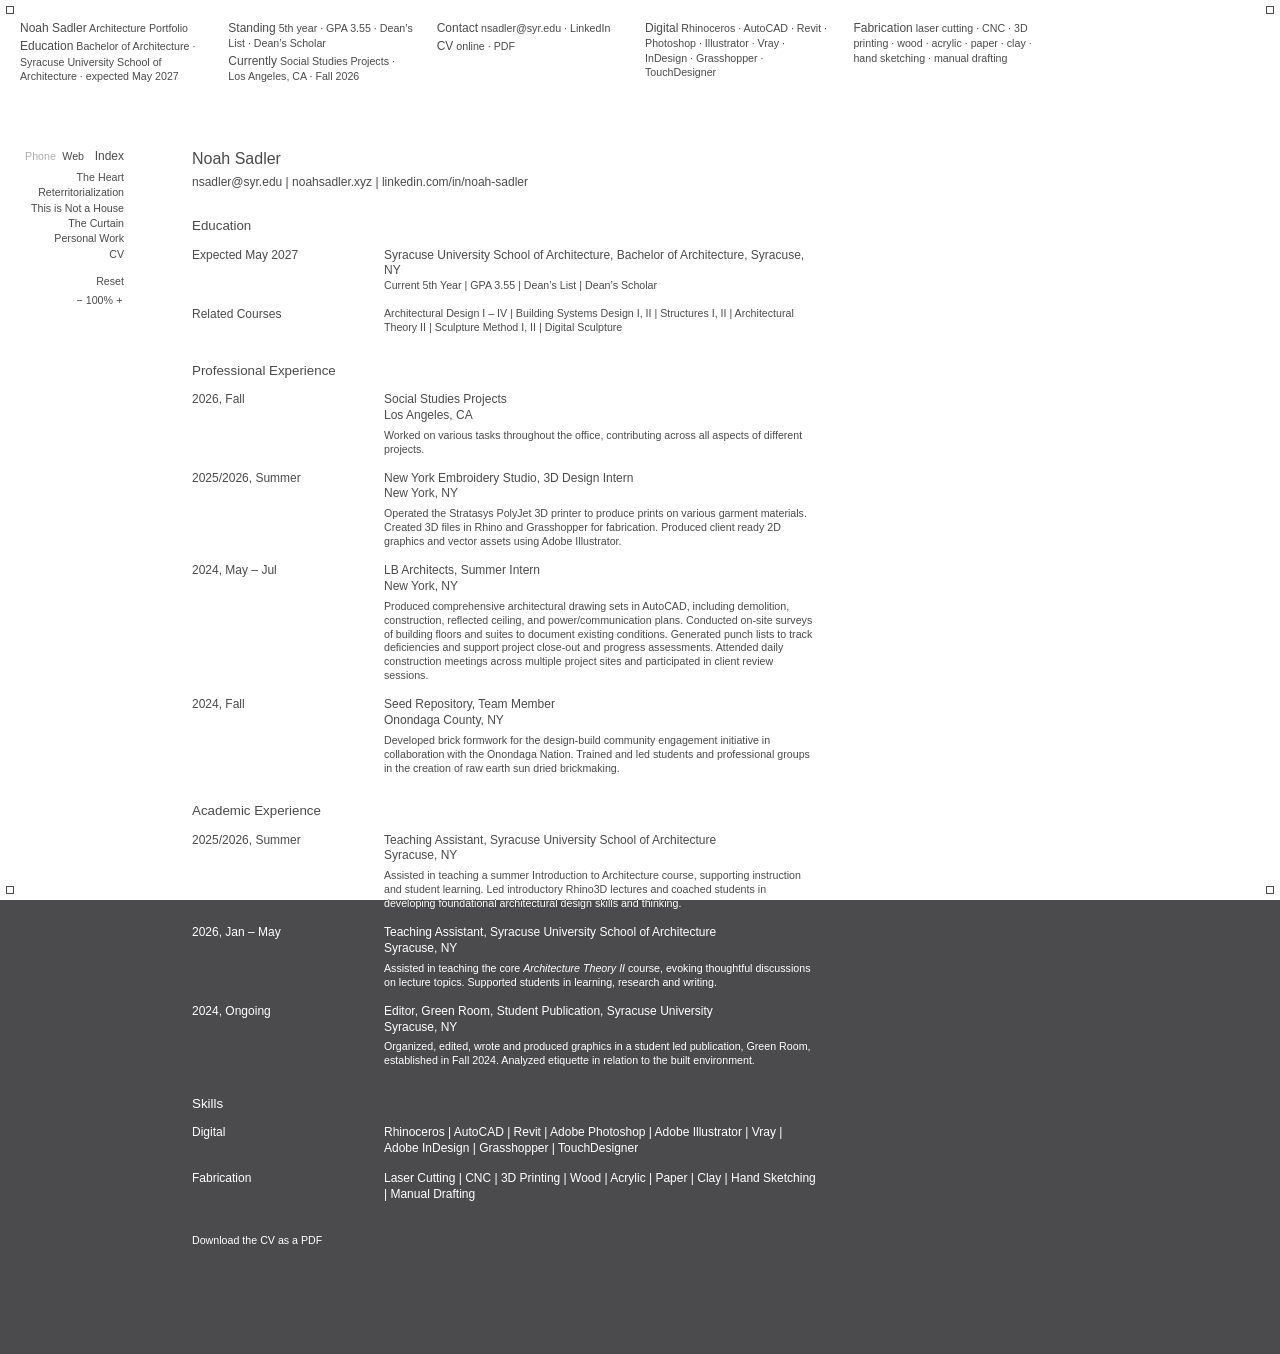
==== cv.html @ 57ce051c "Fix double-tap invert on iPhone (one double-tap was counted twice) Co-Authored-By: Claude Opus 5.5 <" ====
<!doctype html>
<html lang="en">
<head>
<meta charset="utf-8">
<meta name="viewport" content="width=device-width, initial-scale=1">
<title>Noah Sadler — CV</title>
<meta name="description" content="Noah Sadler, architecture portfolio: The Heart, Reterritorialization, This is Not a House, The Curtain, personal work and CV.">
<link rel="stylesheet" href="site.css?v=1a8c522e">
</head>
<body class="cv" id="top">
<div id="boxfill" aria-hidden="true"></div>
<header id="brief" class="flip" aria-label="Noah Sadler, at a glance">
<p><strong class="lead">Noah Sadler</strong> Architecture Portfolio</p>
<p><strong class="lead">Education</strong> Bachelor of Architecture · Syracuse University School of Architecture · expected May 2027</p>
<p><strong class="lead">Standing</strong> 5th year · GPA 3.55 · Dean’s List · Dean’s Scholar</p>
<p><strong class="lead">Currently</strong> Social Studies Projects · Los Angeles, CA · Fall 2026</p>
<p><strong class="lead">Contact</strong> <a href="mailto:nsadler@syr.edu">nsadler@syr.edu</a> · <a href="https://www.linkedin.com/in/noah-sadler" target="_blank" rel="noopener">LinkedIn</a></p>
<p><strong class="lead">CV</strong> <a href="cv.html">online</a> · <a href="Noah_Sadler_CV.pdf" target="_blank" rel="noopener">PDF</a></p>
<p><strong class="lead">Digital</strong> Rhinoceros · AutoCAD · Revit · Photoshop · Illustrator · Vray · InDesign · Grasshopper · TouchDesigner</p>
<p><strong class="lead">Fabrication</strong> laser cutting · CNC · 3D printing · wood · acrylic · paper · clay · hand sketching · manual drafting</p>

</header>
<nav id="index" aria-label="Index"><div class="inner"><div class="head"><a class="lead" href="index.html#top" title="Back to the top">Index</a><span class="view" role="group" aria-label="Version"><button type="button" data-view="phone">Phone</button><button type="button" data-view="web">Web</button></span></div><a href="index.html#the-heart">The Heart</a><a href="index.html#reterritorialization">Reterritorialization</a><a href="index.html#this-is-not-a-house">This is Not a House</a><a href="index.html#the-curtain">The Curtain</a><a href="index.html#personal-work">Personal Work</a><a href="cv.html">CV</a><button type="button" class="reset" title="Put the images and the white box back">Reset</button><span class="scale" title="Scale the page down to see more of it at once (or Alt + scroll)"><button type="button" class="zo" aria-label="Scale down">−</button><span class="zv">100%</span><button type="button" class="zi" aria-label="Scale up">+</button></span></div></nav>
<main>
<h1>Noah Sadler</h1>
<p class="contact"><a href="mailto:nsadler@syr.edu">nsadler@syr.edu</a> | <a href="https://noahsadler.xyz">noahsadler.xyz</a> | <a href="https://www.linkedin.com/in/noah-sadler" target="_blank" rel="noopener">linkedin.com/in/noah-sadler</a></p>

<h2>Education</h2>
<div class="row"><div>Expected May 2027</div><div>Syracuse University School of Architecture, Bachelor of Architecture, Syracuse, NY<div class="sub">Current 5th Year | GPA 3.55 | Dean’s List | Dean’s Scholar</div></div></div>
<div class="row"><div>Related Courses</div><div class="sub">Architectural Design I – IV | Building Systems Design I, II | Structures I, II | Architectural Theory II | Sculpture Method I, II | Digital Sculpture</div></div>

<h2>Professional Experience</h2>
<div class="row"><div>2026, Fall</div><div>Social Studies Projects<br>Los Angeles, CA<div class="desc">Worked on various tasks throughout the office, contributing across all aspects of different projects.</div></div></div>
<div class="row"><div>2025/2026, Summer</div><div>New York Embroidery Studio, 3D Design Intern<br>New York, NY<div class="desc">Operated the Stratasys PolyJet 3D printer to produce prints on various garment materials. Created 3D files in Rhino and Grasshopper for fabrication. Produced client ready 2D graphics and vector assets using Adobe Illustrator.</div></div></div>
<div class="row"><div>2024, May – Jul</div><div>LB Architects, Summer Intern<br>New York, NY<div class="desc">Produced comprehensive architectural drawing sets in AutoCAD, including demolition, construction, reflected ceiling, and power/communication plans. Conducted on-site surveys of building floors and suites to document existing conditions. Generated punch lists to track deficiencies and support project close-out and progress assessments. Attended daily construction meetings across multiple project sites and participated in client review sessions.</div></div></div>
<div class="row"><div>2024, Fall</div><div>Seed Repository, Team Member<br>Onondaga County, NY<div class="desc">Developed brick formwork for the design-build community engagement initiative in collaboration with the Onondaga Nation. Trained and led students and professional groups in the creation of raw earth sun dried brickmaking.</div></div></div>

<h2>Academic Experience</h2>
<div class="row"><div>2025/2026, Summer</div><div>Teaching Assistant, Syracuse University School of Architecture<br>Syracuse, NY<div class="desc">Assisted in teaching a summer Introduction to Architecture course, supporting instruction and student learning. Led introductory Rhino3D lectures and coached students in developing foundational architectural design skills and thinking.</div></div></div>
<div class="row"><div>2026, Jan – May</div><div>Teaching Assistant, Syracuse University School of Architecture<br>Syracuse, NY<div class="desc">Assisted in teaching the core <i>Architecture Theory II</i> course, evoking thoughtful discussions on lecture topics. Supported students in learning, research and writing.</div></div></div>
<div class="row"><div>2024, Ongoing</div><div>Editor, Green Room, Student Publication, Syracuse University<br>Syracuse, NY<div class="desc">Organized, edited, wrote and produced graphics in a student led publication, Green Room, established in Fall 2024. Analyzed etiquette in relation to the built environment.</div></div></div>

<h2>Skills</h2>
<div class="row"><div>Digital</div><div>Rhinoceros | AutoCAD | Revit | Adobe Photoshop | Adobe Illustrator | Vray | Adobe InDesign | Grasshopper | TouchDesigner</div></div>
<div class="row"><div>Fabrication</div><div>Laser Cutting | CNC | 3D Printing | Wood | Acrylic | Paper | Clay | Hand Sketching | Manual Drafting</div></div>

<p class="pdf"><a href="Noah_Sadler_CV.pdf" target="_blank" rel="noopener">Download the CV as a PDF</a></p>

</main>
<aside id="srcs" aria-label="Full-size images"></aside>
<div id="box" aria-label="White box: drag any edge or corner to scale it">
<div class="h n" data-h="n" tabindex="0" role="separator" aria-label="Top edge"></div><div class="h s" data-h="s" tabindex="0" role="separator" aria-label="Bottom edge"></div>
<div class="h e" data-h="e" tabindex="0" role="separator" aria-label="Right edge"></div><div class="h w" data-h="w" tabindex="0" role="separator" aria-label="Left edge"></div>
<div class="h nw" data-h="nw"></div><div class="h ne" data-h="ne"></div><div class="h sw" data-h="sw"></div><div class="h se" data-h="se"></div>
</div>
<script src="site.js?v=2911ca33"></script>
</body>
</html>
---- site.css ----
/* Layout after Developer-Path: plain text on a solid ground, left-aligned, wide left margin.
   Ground: the CV PDF's gray. Type: Arial at the CV's sizes (12 / 10 / 9 / 8 pt); hierarchy comes from size, never weight.
   After info.cern.ch: plain heading, links always underlined, nothing else. */
:root{
  --bg:#4b4b4d; --fg:#fff;   /* #4B4B4D: the text gray of the CV PDF */
  --bg-q:rgba(75,75,77,.45); --fg-q:rgba(255,255,255,.45);   /* quieter versions (dimmed Index entries) */
  --font:Arial,"Helvetica Neue",Helvetica,sans-serif;
  --t12:12pt; --t10:10pt; --t9:9pt; --t8:8pt; --t7:7pt;
  --margin:2in;
  color-scheme:dark;
}
* {box-sizing:border-box}
html{color:var(--fg)}
body{margin:0;font-family:var(--font);font-size:var(--t10);line-height:1.3;padding:48px 5em 96px var(--margin);text-align:left;position:relative}
main{max-width:85ch}
strong,b,h1,h2{font-weight:normal}
h1{font-size:var(--t12);margin:0 0 2.4em -0.5in}
/* section names open their first sentence at 10pt; the rest of the paragraph steps down to 9pt (smaller, not heavier) */
.lead{font-size:var(--t10)}
main p{font-size:var(--t9)}
p{margin:0 0 .9em}
/* the opening hangs half an inch into the margin; the box reaches out to cover it so its text layer paints there too */
p.sec{margin-top:2.4em;text-indent:-0.5in;margin-left:-0.5in;padding-left:0.5in}
main > p.sec:first-child{margin-top:0}
section{margin-top:7em;scroll-margin-top:48px}
.facts{font-size:var(--t8);line-height:1.3}
.todo{opacity:.55}
/* CERN: every link is underlined */
a{color:inherit;text-decoration:underline;text-decoration-thickness:1px;text-underline-offset:.12em}
a:hover{text-decoration-thickness:2px}

/* Images: one column on a wider field than the text (from the text's left edge to the numbers column).
   Each image gets about the same visual area: width grows with the square root of its aspect ratio (--ar = w/h),
   so long horizontal drawings span the whole field and tall sheets stay within the screen height. */
:root{--field:calc(100vw - var(--margin) - 5em - 0.6in)}
figure{margin:3.2em 0 0;position:relative;--base:min(calc(var(--field) * .5), 640px);
  --auto:max(40%, min(var(--field), calc(var(--base) * sqrt(var(--ar, 1.5))), calc(82vh * var(--ar, 1.5))));
  /* your own scale (--k) can reach the full screen width at any site scale: 100vw inside the zoomed column is divided back by the zoom */
  width:min(calc(100vw / var(--zoom, 1)), calc(var(--auto) * var(--k, 1)))}
figure img,figure video{display:block;width:100%;height:auto;background:rgba(255,255,255,.06)}
figcaption{font-size:var(--t8);line-height:1.25;margin-top:.45em}
.pending{border:1px dashed currentColor;padding:3em 1em;text-align:center;font-size:var(--t8);opacity:.6}
.cite{display:none}

/* Index: sits in the left margin where the reference keeps its font list; stays in view while scrolling */
#index{position:absolute;top:var(--indexTop,48px);bottom:0;left:20px;width:calc(var(--margin) - 0.5in - 40px);font-size:var(--t8);line-height:1.3;text-align:right}
#index .inner{position:sticky;top:48px}
/* Index heading row: "Phone  Web" sits right next to "Index" */
#index .head{display:flex;flex-direction:row-reverse;gap:1em;align-items:baseline;margin-bottom:.4em}
#index .lead{display:block;font-size:var(--t9)}
#index .view{display:inline-flex;gap:.6em;white-space:nowrap}
#index .view button{font:inherit;font-size:var(--t8);padding:0;border:0;cursor:pointer;color:transparent;background:linear-gradient(var(--bg),var(--bg)) var(--x) var(--y) / var(--w) var(--h) no-repeat fixed, var(--fg);-webkit-background-clip:text;background-clip:text}
#index a{display:block;margin-bottom:.15em;text-decoration:none}
#index a:hover{text-decoration:none}


/* Sources: one number per image on the right edge, level with the image; each opens the full-size file */
#srcs{position:absolute;top:0;right:10px;width:3.4em;font-size:var(--t7);line-height:1.2;text-align:right}
#srcs div{position:absolute;right:0;white-space:nowrap}
#srcs a{color:inherit}

/* White box: sits at --x/--y with size --w/--h, fixed to the screen. Text is painted through a matching fixed layer,
   so it turns gray wherever it sits inside the box. */
html{--x:-10px;--y:-10px;--w:0px;--h:0px;background:var(--bg)}
/* the white box itself: a fixed layer behind the text and images (no fixed backgrounds needed, so Safari/iOS draw it too) */
#boxfill{position:fixed;left:var(--x);top:var(--y);width:var(--w);height:var(--h);background:var(--fg);z-index:-1;pointer-events:none}
body{background:transparent}
/* .flip paints text through the box layer. The Index links and image numbers get it directly: text inside a sticky or
   separately layered element isn't reached by a parent's clip. Quieter links use translucent versions of the same colors. */
.flip,#index a,#srcs a{color:transparent;background:linear-gradient(var(--bg),var(--bg)) var(--x) var(--y) / var(--w) var(--h) no-repeat fixed, var(--fg);-webkit-background-clip:text;background-clip:text}
#index.has-current .inner > a:not(.lead):not([aria-current]),#index .view button:not(.on){background:linear-gradient(var(--bg-q),var(--bg-q)) var(--x) var(--y) / var(--w) var(--h) no-repeat fixed, var(--fg-q);-webkit-background-clip:text;background-clip:text}
/* main's box reaches half an inch left so the outdented openings sit inside the painted text area */
main{margin-left:-0.5in;padding-left:0.5in}
/* Scale (bottom of the Index): the projects column zooms out to show more of the page at once.
   Lengths inside a zoomed element are multiplied by the zoom, so the box layer is divided back to stay on the screen box. */
main{zoom:var(--zoom,1)}
/* Text in the column is coloured element by element (each paragraph, heading, caption, CV cell paints its own copy of
   the box layer, divided back by the zoom). One layer on the whole column would only paint inside the column's box and
   would double up with these, so the column itself carries none. */
main :is(p, h1, h2, figcaption, .pending, .row > div){color:transparent;background:linear-gradient(var(--bg),var(--bg)) calc(var(--x) / var(--zoom,1)) calc(var(--y) / var(--zoom,1)) / calc(var(--w) / var(--zoom,1)) calc(var(--h) / var(--zoom,1)) no-repeat fixed, var(--fg);-webkit-background-clip:text;background-clip:text}
main a{color:inherit}
/* The box's frame: the inside lets clicks through to the page; only the edges and corners grab, to scale it from any side */
#box{position:fixed;left:var(--x);top:var(--y);width:var(--w);height:var(--h);z-index:1000;pointer-events:none}
#box .h{position:absolute;pointer-events:auto;touch-action:none}
#box .n,#box .s{left:6px;right:6px;height:12px;cursor:ns-resize}
#box .e,#box .w{top:6px;bottom:6px;width:12px;cursor:ew-resize}
#box .n{top:-6px}#box .s{bottom:-6px}#box .e{right:-6px}#box .w{left:-6px}
#box .nw,#box .ne,#box .sw,#box .se{width:16px;height:16px}
/* visible corner tabs: a small square centred on each corner, so it reads as something you can grab */
#box .nw::after,#box .ne::after,#box .sw::after,#box .se::after{content:"";position:absolute;inset:4px;background:var(--fg);border:1px solid var(--bg)}
/* selected: the tabs fill in, the frame shows, and the inside can be dragged to move the box */
/* while the box fills the screen its tabs and edges tuck just inside the window corners, so they stay visible */
#box.full .nw{left:2px;top:2px}#box.full .ne{right:2px;top:2px}#box.full .sw{left:2px;bottom:2px}#box.full .se{right:2px;bottom:2px}
#box.full .n{top:0}#box.full .s{bottom:0}#box.full .e{right:0}#box.full .w{left:0}
/* while the box isn't selected, a corner tab that sits over an image hides and lets clicks through to the image */
#box:not(.selected) .h.under{pointer-events:none}
#box:not(.selected) .h.under::after{display:none}
#box.selected{pointer-events:auto;cursor:move;outline:1px solid var(--bg);outline-offset:-1px}
#box.selected .nw::after,#box.selected .ne::after,#box.selected .sw::after,#box.selected .se::after{background:var(--bg)}
#box .nw{left:-8px;top:-8px;cursor:nwse-resize}#box .se{right:-8px;bottom:-8px;cursor:nwse-resize}
#box .ne{right:-8px;top:-8px;cursor:nesw-resize}#box .sw{left:-8px;bottom:-8px;cursor:nesw-resize}
#box .h:focus-visible{outline:1px solid var(--bg)}

/* Top bar: short facts, full width; the panel runs up through it and its text flips the same way */
#brief{position:relative;margin:-48px calc(-1 * var(--margin)) 48px;margin-right:-5em;padding:20px 20px 18px;font-size:var(--t8);line-height:1.35;columns:15em;column-gap:2.2em;font-variant-numeric:tabular-nums}
#brief p{margin:0 0 .2em;break-inside:avoid}
#brief .lead{font-size:var(--t9)}

/* CV: the PDF's layout (name, contact line, section heads, date column + details), each level one size down instead of heavier */
.cv main{max-width:7in}
.cv h1{font-size:var(--t12);margin:0 0 .3em}
.cv .contact{font-size:var(--t9);margin:0 0 2em}
.cv h2{font-size:var(--t10);margin:2em 0 1em}
.cv .row{display:grid;grid-template-columns:1.8in 1fr;gap:0 .2in;font-size:var(--t9);margin:0 0 1.2em}
.cv .row .sub,.cv .row .desc{font-size:var(--t8)}
.cv .row .desc{margin-top:.5em}
.cv .pdf{font-size:var(--t8);margin-top:3em}

@media (max-width:900px){
  :root{--margin:calc(0.5in + 16px)}
  body{padding-right:20px}
  #brief{margin-right:-20px}
  #index{position:static;width:auto;text-align:left;margin:0 0 3em}
  #index .inner{position:static}
  #index a{display:inline;margin-right:1em;white-space:normal;overflow:visible}
  #index .inner{line-height:1.6}
  #srcs{display:none}
  /* phones: images fill the column by default; your own scale and moves still apply */
  figure{--field:calc(100vw - var(--margin) - 20px);--auto:var(--field)}
  .cite{display:inline}
  .cite a{font-size:var(--t7);vertical-align:super;line-height:0;text-decoration:underline}
  .cv .row{grid-template-columns:1fr}
}


/* Images behave like the white box: press to select and drag to move; corner tabs scale it from any corner.
   --k scales the automatic size, --dx/--dy move it off its place in the column (the layout around it stays put). */
/* moved with relative offsets, not transforms: a transform would break the text-flip layer */
figure{left:var(--dx,0px);top:var(--dy,0px)}
figure img,figure video{cursor:move;-webkit-user-drag:none;user-select:none}
/* tabs and frame stay the same size on screen at any site scale (the column is zoomed, so they are divided back by --zoom) */
figure{--u:calc(1px / var(--zoom, 1))}
figure.sel{box-shadow:0 0 0 var(--u) var(--fg),0 0 0 calc(2 * var(--u)) var(--bg)}
figure .t{position:absolute;width:calc(16 * var(--u));height:calc(16 * var(--u));display:none;touch-action:none;z-index:1}
figure .t::after{content:"";position:absolute;inset:calc(4 * var(--u));background:var(--fg);border:var(--u) solid var(--bg)}
figure:hover .t,figure.sel .t{display:block}
figure.sel .t::after{background:var(--bg);border-color:var(--fg)}
/* the bottom tabs sit on the image's bottom corners (--mh is the image's height, set by the script) */
figure .t.nw{left:calc(-8 * var(--u));top:calc(-8 * var(--u));cursor:nwse-resize}figure .t.se{right:calc(-8 * var(--u));top:calc(var(--mh,0px) - 8 * var(--u));cursor:nwse-resize}
figure .t.ne{right:calc(-8 * var(--u));top:calc(-8 * var(--u));cursor:nesw-resize}figure .t.sw{left:calc(-8 * var(--u));top:calc(var(--mh,0px) - 8 * var(--u));cursor:nesw-resize}
#index .scale{display:block;margin-top:.5em;white-space:nowrap}
#index .scale button,#index .scale span{font:inherit;padding:0 .15em;border:0;cursor:pointer;color:transparent;background:linear-gradient(var(--bg),var(--bg)) var(--x) var(--y) / var(--w) var(--h) no-repeat fixed, var(--fg);-webkit-background-clip:text;background-clip:text}
#index .scale span{cursor:default;font-variant-numeric:tabular-nums}
#index .reset{display:block;margin-top:1.2em;font:inherit;padding:0;border:0;background:none;cursor:pointer;text-align:right;width:100%;color:transparent;background:linear-gradient(var(--bg),var(--bg)) var(--x) var(--y) / var(--w) var(--h) no-repeat fixed, var(--fg);-webkit-background-clip:text;background-clip:text}
@media (max-width:900px){#index .reset{display:inline;width:auto;margin:0 1em 0 0}#index .scale{display:inline;margin:0}}
/* touch screens: a swipe on an image still scrolls the page; tap to select it, then drag to move. Tabs get finger-sized. */
@media (pointer:coarse){
  figure:hover .t{display:none}figure.sel .t{display:block}
  figure img,figure video{touch-action:pan-x pan-y pinch-zoom}
  figure.sel img,figure.sel video{touch-action:none}
  figure .t{width:calc(32 * var(--u));height:calc(32 * var(--u))}
  figure .t::after{inset:calc(10 * var(--u))}
  figure .t.nw{left:calc(-16 * var(--u));top:calc(-16 * var(--u))}figure .t.ne{right:calc(-16 * var(--u));top:calc(-16 * var(--u))}
  figure .t.se{right:calc(-16 * var(--u));top:calc(var(--mh,0px) - 16 * var(--u))}figure .t.sw{left:calc(-16 * var(--u));top:calc(var(--mh,0px) - 16 * var(--u))}
  #box .nw,#box .ne,#box .sw,#box .se{width:32px;height:32px}
  #box .nw::after,#box .ne::after,#box .sw::after,#box .se::after{inset:11px}
  #box .nw{left:-16px;top:-16px}#box .ne{right:-16px;top:-16px}#box .sw{left:-16px;bottom:-16px}#box .se{right:-16px;bottom:-16px}
  #box.full .nw{left:0;top:0}#box.full .ne{right:0;top:0}#box.full .sw{left:0;bottom:0}#box.full .se{right:0;bottom:0}
  #box.selected{touch-action:none}
}
/* moved images never make the page scroll sideways */
html,body{overflow-x:clip}

/* the opening "Selected work" line runs across the whole field on one line (wraps only when the screen is too narrow) */
main p.intro{max-width:none;width:calc((100vw - var(--margin) - 5em) / var(--zoom, 1))}
@media (max-width:900px){main p.intro{width:auto}}

/* Safari and every iPhone/iPad browser: background-attachment:fixed is unsupported or unreliable there, so each text
   element's layer is placed by the script (--ox/--oy = the element's position on screen) and scrolls with the element. */
html.nofixed .flip,html.nofixed #index a,html.nofixed #srcs a,html.nofixed #index .reset,html.nofixed #index .scale button,html.nofixed #index .scale span,html.nofixed #index .view button,html.nofixed #index .view button:not(.on),
html.nofixed #index.has-current .inner > a:not(.lead):not([aria-current]){background-attachment:scroll;background-position:calc(var(--x) - var(--ox, 0px)) calc(var(--y) - var(--oy, 0px))}
html.nofixed main :is(p, h1, h2, figcaption, .pending, .row > div){background-attachment:scroll;background-position:calc((var(--x) - var(--ox, 0px)) / var(--zoom, 1)) calc((var(--y) - var(--oy, 0px)) / var(--zoom, 1))}
/* iPhone: no double-tap page zoom (double-tap lets go of a selection), no save-image menu while moving images */
html{touch-action:manipulation}
figure img{-webkit-touch-callout:none}

/* ---- Phones (under 900px wide): no dragging. A white window sits fixed in the middle of the screen and the page
   scrolls through it; text flips to gray inside it, white outside. Images stack full width (tap one for full size)
   and their numbers sit on the right edge. ---- */
@media (max-width:900px){
  #box{display:none}
  #index .reset,#index .scale{display:none!important}
  main{zoom:1!important}
  figure{left:0!important;top:0!important;width:100%!important;z-index:auto!important;box-shadow:none!important}
  figure .t{display:none!important}
  figure img,figure video{cursor:zoom-in;touch-action:auto}
  body{padding-right:2.4em}
  #srcs{display:block;right:6px;width:2em}
  .cite{display:none!important}
}


/* Double-click the white box: the page and the box swap colours (page white, box gray), and all text follows */
html.inverted{--bg:#fff;--fg:#4b4b4d;--bg-q:rgba(255,255,255,.45);--fg-q:rgba(75,75,77,.45)}

/* Phone preview on a computer ("Phone" next to Index): the site in a phone-sized frame in the middle of the screen */
#phoneview{position:fixed;inset:0;z-index:6000;background:rgba(0,0,0,.55);display:flex;align-items:center;justify-content:center}
#phoneview iframe{width:390px;height:844px;max-height:92vh;border:0;background:var(--bg);box-shadow:0 0 0 1px var(--fg)}
#phoneview .x{position:absolute;top:14px;right:20px;font:inherit;font-size:var(--t12);color:#fff;background:none;border:0;cursor:pointer}
@media (max-width:900px){#index .head{flex-direction:row;justify-content:flex-start}}
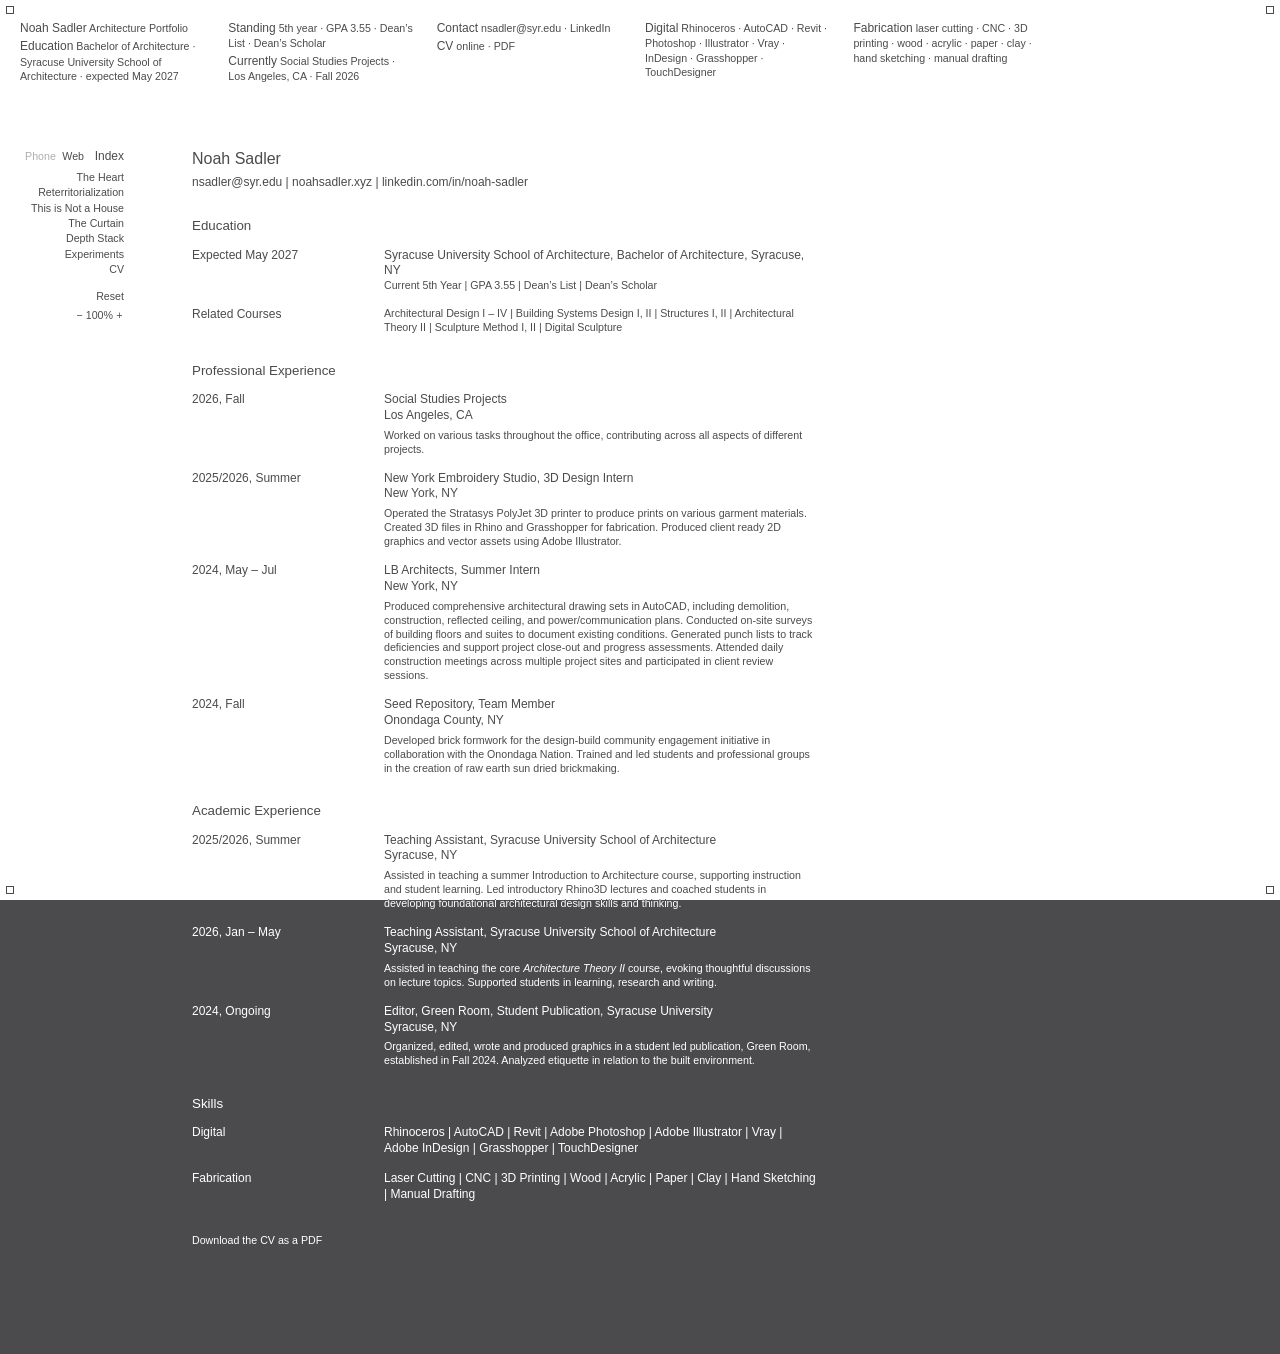
==== commit 0c6dff44: "Add Depth Stack section (9 pieces incl. viewer recording); rename Personal Work to Experiments Co-Au" ====
--- a/cv.html
+++ b/cv.html
@@ -4,7 +4,7 @@
 <meta charset="utf-8">
 <meta name="viewport" content="width=device-width, initial-scale=1">
 <title>Noah Sadler — CV</title>
-<meta name="description" content="Noah Sadler, architecture portfolio: The Heart, Reterritorialization, This is Not a House, The Curtain, personal work and CV.">
+<meta name="description" content="Noah Sadler, architecture portfolio: The Heart, Reterritorialization, This is Not a House, The Curtain, Depth Stack, experiments and CV.">
 <link rel="stylesheet" href="site.css?v=1a8c522e">
 </head>
 <body class="cv" id="top">
@@ -20,7 +20,7 @@
 <p><strong class="lead">Fabrication</strong> laser cutting · CNC · 3D printing · wood · acrylic · paper · clay · hand sketching · manual drafting</p>
 
 </header>
-<nav id="index" aria-label="Index"><div class="inner"><div class="head"><a class="lead" href="index.html#top" title="Back to the top">Index</a><span class="view" role="group" aria-label="Version"><button type="button" data-view="phone">Phone</button><button type="button" data-view="web">Web</button></span></div><a href="index.html#the-heart">The Heart</a><a href="index.html#reterritorialization">Reterritorialization</a><a href="index.html#this-is-not-a-house">This is Not a House</a><a href="index.html#the-curtain">The Curtain</a><a href="index.html#personal-work">Personal Work</a><a href="cv.html">CV</a><button type="button" class="reset" title="Put the images and the white box back">Reset</button><span class="scale" title="Scale the page down to see more of it at once (or Alt + scroll)"><button type="button" class="zo" aria-label="Scale down">−</button><span class="zv">100%</span><button type="button" class="zi" aria-label="Scale up">+</button></span></div></nav>
+<nav id="index" aria-label="Index"><div class="inner"><div class="head"><a class="lead" href="index.html#top" title="Back to the top">Index</a><span class="view" role="group" aria-label="Version"><button type="button" data-view="phone">Phone</button><button type="button" data-view="web">Web</button></span></div><a href="index.html#the-heart">The Heart</a><a href="index.html#reterritorialization">Reterritorialization</a><a href="index.html#this-is-not-a-house">This is Not a House</a><a href="index.html#the-curtain">The Curtain</a><a href="index.html#depth-stack">Depth Stack</a><a href="index.html#experiments">Experiments</a><a href="cv.html">CV</a><button type="button" class="reset" title="Put the images and the white box back">Reset</button><span class="scale" title="Scale the page down to see more of it at once (or Alt + scroll)"><button type="button" class="zo" aria-label="Scale down">−</button><span class="zv">100%</span><button type="button" class="zi" aria-label="Scale up">+</button></span></div></nav>
 <main>
 <h1>Noah Sadler</h1>
 <p class="contact"><a href="mailto:nsadler@syr.edu">nsadler@syr.edu</a> | <a href="https://noahsadler.xyz">noahsadler.xyz</a> | <a href="https://www.linkedin.com/in/noah-sadler" target="_blank" rel="noopener">linkedin.com/in/noah-sadler</a></p>
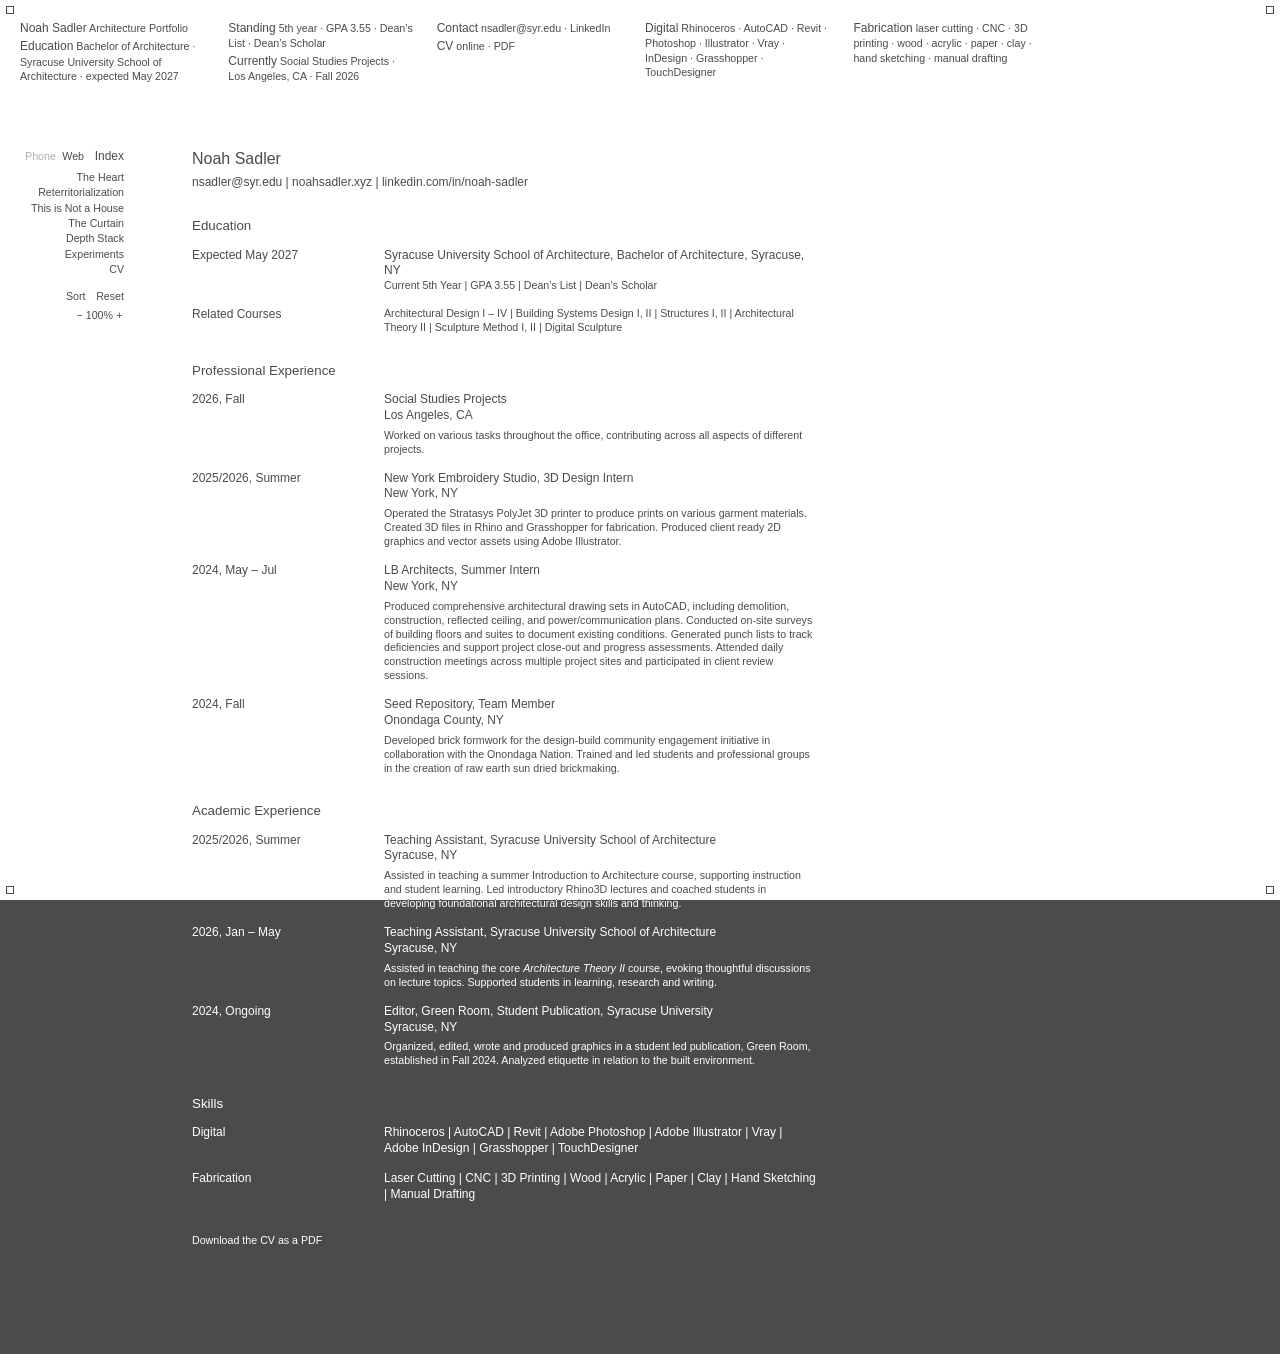
==== commit f559296c: "Open messy (random size and position per visit); Sort tidies, Reset goes back to the opening state C" ====
--- a/cv.html
+++ b/cv.html
@@ -5,7 +5,7 @@
 <meta name="viewport" content="width=device-width, initial-scale=1">
 <title>Noah Sadler — CV</title>
 <meta name="description" content="Noah Sadler, architecture portfolio: The Heart, Reterritorialization, This is Not a House, The Curtain, Depth Stack, experiments and CV.">
-<link rel="stylesheet" href="site.css?v=1a8c522e">
+<link rel="stylesheet" href="site.css?v=f44807f4">
 </head>
 <body class="cv" id="top">
 <div id="boxfill" aria-hidden="true"></div>
@@ -20,7 +20,7 @@
 <p><strong class="lead">Fabrication</strong> laser cutting · CNC · 3D printing · wood · acrylic · paper · clay · hand sketching · manual drafting</p>
 
 </header>
-<nav id="index" aria-label="Index"><div class="inner"><div class="head"><a class="lead" href="index.html#top" title="Back to the top">Index</a><span class="view" role="group" aria-label="Version"><button type="button" data-view="phone">Phone</button><button type="button" data-view="web">Web</button></span></div><a href="index.html#the-heart">The Heart</a><a href="index.html#reterritorialization">Reterritorialization</a><a href="index.html#this-is-not-a-house">This is Not a House</a><a href="index.html#the-curtain">The Curtain</a><a href="index.html#depth-stack">Depth Stack</a><a href="index.html#experiments">Experiments</a><a href="cv.html">CV</a><button type="button" class="reset" title="Put the images and the white box back">Reset</button><span class="scale" title="Scale the page down to see more of it at once (or Alt + scroll)"><button type="button" class="zo" aria-label="Scale down">−</button><span class="zv">100%</span><button type="button" class="zi" aria-label="Scale up">+</button></span></div></nav>
+<nav id="index" aria-label="Index"><div class="inner"><div class="head"><a class="lead" href="index.html#top" title="Back to the top">Index</a><span class="view" role="group" aria-label="Version"><button type="button" data-view="phone">Phone</button><button type="button" data-view="web">Web</button></span></div><a href="index.html#the-heart">The Heart</a><a href="index.html#reterritorialization">Reterritorialization</a><a href="index.html#this-is-not-a-house">This is Not a House</a><a href="index.html#the-curtain">The Curtain</a><a href="index.html#depth-stack">Depth Stack</a><a href="index.html#experiments">Experiments</a><a href="cv.html">CV</a><span class="acts"><button type="button" class="sort" title="Put every image back in order">Sort</button><button type="button" class="reset" title="Back to how the site opens">Reset</button></span><span class="scale" title="Scale the page down to see more of it at once (or Alt + scroll)"><button type="button" class="zo" aria-label="Scale down">−</button><span class="zv">100%</span><button type="button" class="zi" aria-label="Scale up">+</button></span></div></nav>
 <main>
 <h1>Noah Sadler</h1>
 <p class="contact"><a href="mailto:nsadler@syr.edu">nsadler@syr.edu</a> | <a href="https://noahsadler.xyz">noahsadler.xyz</a> | <a href="https://www.linkedin.com/in/noah-sadler" target="_blank" rel="noopener">linkedin.com/in/noah-sadler</a></p>
@@ -53,6 +53,6 @@
 <div class="h e" data-h="e" tabindex="0" role="separator" aria-label="Right edge"></div><div class="h w" data-h="w" tabindex="0" role="separator" aria-label="Left edge"></div>
 <div class="h nw" data-h="nw"></div><div class="h ne" data-h="ne"></div><div class="h sw" data-h="sw"></div><div class="h se" data-h="se"></div>
 </div>
-<script src="site.js?v=2911ca33"></script>
+<script src="site.js?v=51fcf697"></script>
 </body>
 </html>
--- a/site.css
+++ b/site.css
@@ -151,8 +151,9 @@
 #index .scale{display:block;margin-top:.5em;white-space:nowrap}
 #index .scale button,#index .scale span{font:inherit;padding:0 .15em;border:0;cursor:pointer;color:transparent;background:linear-gradient(var(--bg),var(--bg)) var(--x) var(--y) / var(--w) var(--h) no-repeat fixed, var(--fg);-webkit-background-clip:text;background-clip:text}
 #index .scale span{cursor:default;font-variant-numeric:tabular-nums}
-#index .reset{display:block;margin-top:1.2em;font:inherit;padding:0;border:0;background:none;cursor:pointer;text-align:right;width:100%;color:transparent;background:linear-gradient(var(--bg),var(--bg)) var(--x) var(--y) / var(--w) var(--h) no-repeat fixed, var(--fg);-webkit-background-clip:text;background-clip:text}
-@media (max-width:900px){#index .reset{display:inline;width:auto;margin:0 1em 0 0}#index .scale{display:inline;margin:0}}
+#index .acts{display:flex;justify-content:flex-end;gap:1em;margin-top:1.2em}
+#index .reset,#index .sort{display:inline;font:inherit;padding:0;border:0;background:none;cursor:pointer;color:transparent;background:linear-gradient(var(--bg),var(--bg)) var(--x) var(--y) / var(--w) var(--h) no-repeat fixed, var(--fg);-webkit-background-clip:text;background-clip:text}
+@media (max-width:900px){#index .acts{display:none}#index .scale{display:inline;margin:0}}
 /* touch screens: a swipe on an image still scrolls the page; tap to select it, then drag to move. Tabs get finger-sized. */
 @media (pointer:coarse){
   figure:hover .t{display:none}figure.sel .t{display:block}
@@ -177,7 +178,7 @@
 
 /* Safari and every iPhone/iPad browser: background-attachment:fixed is unsupported or unreliable there, so each text
    element's layer is placed by the script (--ox/--oy = the element's position on screen) and scrolls with the element. */
-html.nofixed .flip,html.nofixed #index a,html.nofixed #srcs a,html.nofixed #index .reset,html.nofixed #index .scale button,html.nofixed #index .scale span,html.nofixed #index .view button,html.nofixed #index .view button:not(.on),
+html.nofixed .flip,html.nofixed #index a,html.nofixed #srcs a,html.nofixed #index .reset,html.nofixed #index .sort,html.nofixed #index .scale button,html.nofixed #index .scale span,html.nofixed #index .view button,html.nofixed #index .view button:not(.on),
 html.nofixed #index.has-current .inner > a:not(.lead):not([aria-current]){background-attachment:scroll;background-position:calc(var(--x) - var(--ox, 0px)) calc(var(--y) - var(--oy, 0px))}
 html.nofixed main :is(p, h1, h2, figcaption, .pending, .row > div){background-attachment:scroll;background-position:calc((var(--x) - var(--ox, 0px)) / var(--zoom, 1)) calc((var(--y) - var(--oy, 0px)) / var(--zoom, 1))}
 /* iPhone: no double-tap page zoom (double-tap lets go of a selection), no save-image menu while moving images */
@@ -189,7 +190,7 @@
    and their numbers sit on the right edge. ---- */
 @media (max-width:900px){
   #box{display:none}
-  #index .reset,#index .scale{display:none!important}
+  #index .acts,#index .scale{display:none!important}
   main{zoom:1!important}
   figure{left:0!important;top:0!important;width:100%!important;z-index:auto!important;box-shadow:none!important}
   figure .t{display:none!important}
